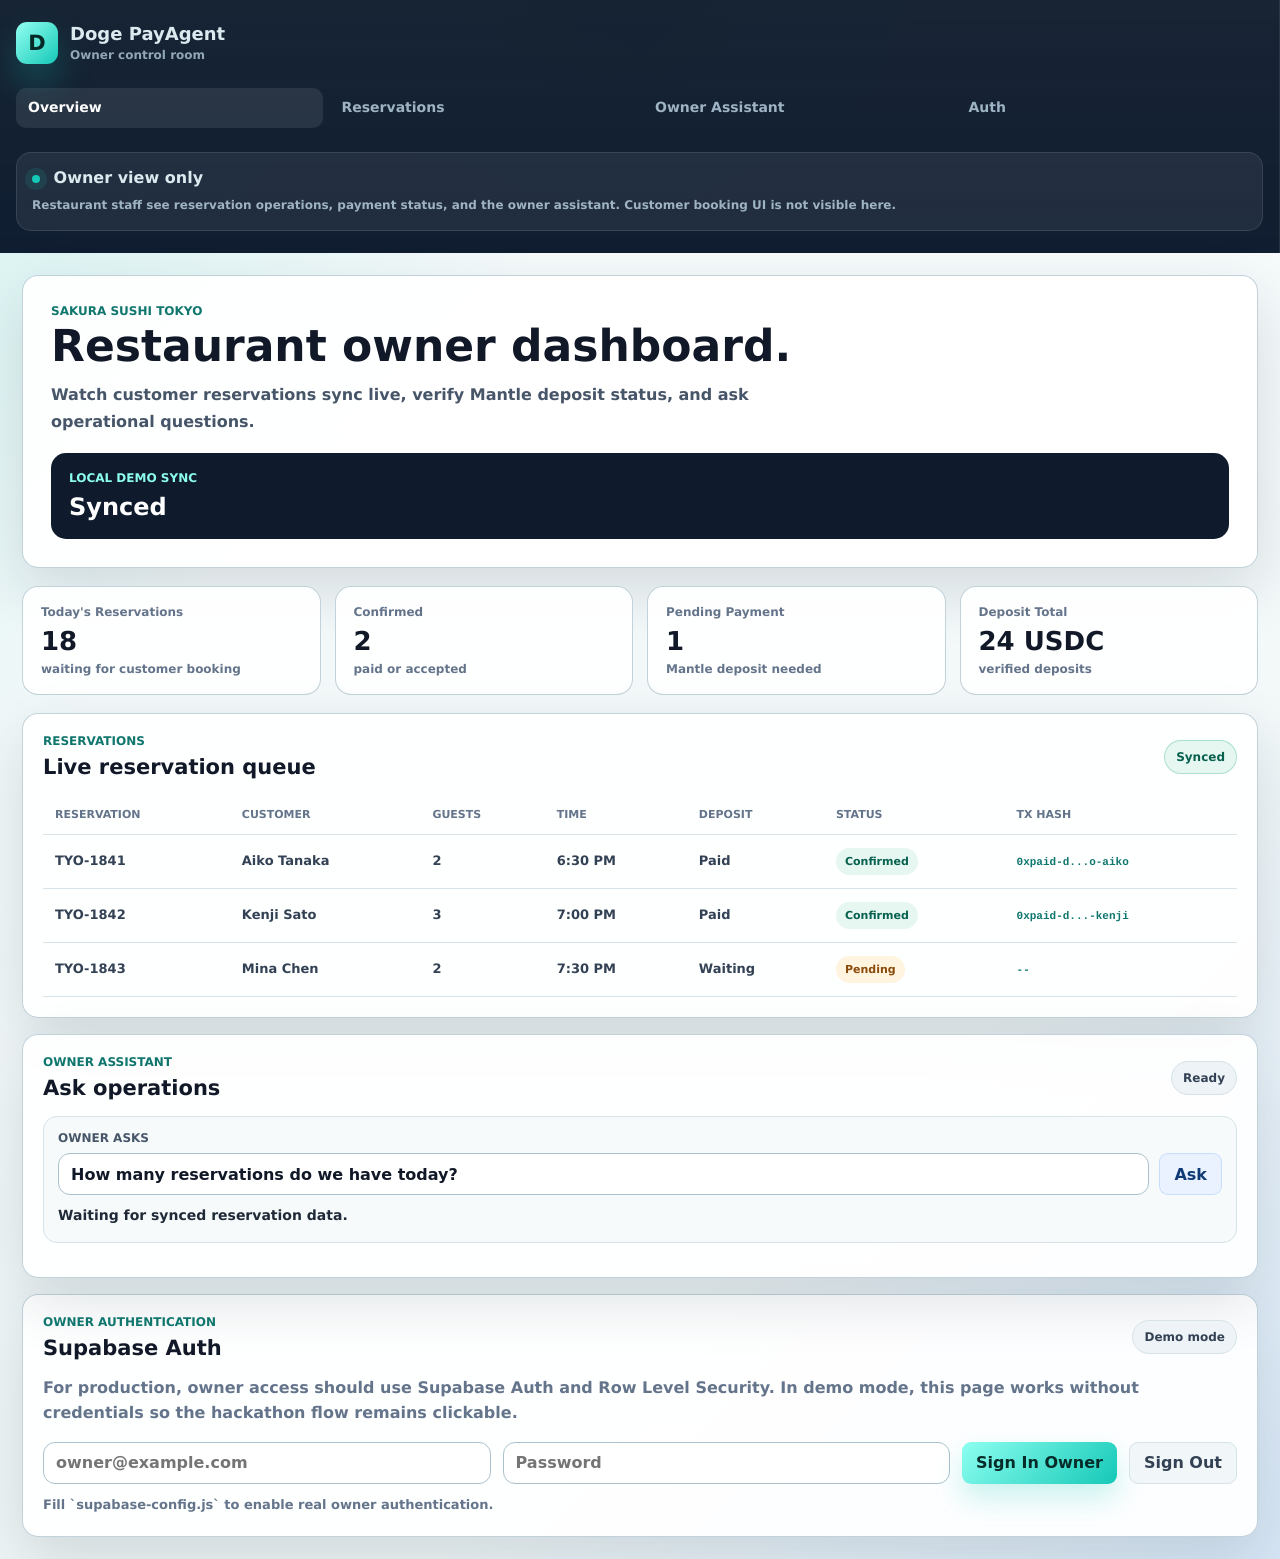
==== owner.html @ 3e406ef2 "Add files via upload" ====
<!doctype html>
<html lang="en">
  <head>
    <meta charset="utf-8">
    <meta name="viewport" content="width=device-width, initial-scale=1">
    <title>Doge PayAgent | Owner Dashboard</title>
    <link rel="stylesheet" href="styles.css">
  </head>
  <body>
    <div class="app-shell">
      <aside class="sidebar" aria-label="Owner dashboard navigation">
        <div class="brand">
          <div class="brand-mark">D</div>
          <div>
            <strong>Doge PayAgent</strong>
            <span>Owner control room</span>
          </div>
        </div>

        <nav class="side-nav">
          <a class="active" href="#overview">Overview</a>
          <a href="#reservations">Reservations</a>
          <a href="#assistant">Owner Assistant</a>
          <a href="#auth">Auth</a>
        </nav>

        <div class="sidebar-card">
          <span class="live-dot"></span>
          <strong>Owner view only</strong>
          <p>Restaurant staff see reservation operations, payment status, and the owner assistant. Customer booking UI is not visible here.</p>
        </div>
      </aside>

      <main class="main">
        <header class="page-hero">
          <div>
            <p class="eyebrow">Sakura Sushi Tokyo</p>
            <h1>Restaurant owner dashboard.</h1>
            <p>Watch customer reservations sync live, verify Mantle deposit status, and ask operational questions.</p>
          </div>
          <div class="sync-card">
            <span id="syncMode">Sync starting</span>
            <strong id="ownerHeaderStatus">Live</strong>
          </div>
        </header>

        <section class="metrics" id="overview" aria-label="Owner metrics">
          <article>
            <span>Today's Reservations</span>
            <strong id="metricReservations">18</strong>
            <small id="metricReservationsNote">waiting for sync</small>
          </article>
          <article>
            <span>Confirmed</span>
            <strong id="metricConfirmed">2</strong>
            <small>paid or accepted</small>
          </article>
          <article>
            <span>Pending Payment</span>
            <strong id="metricPending">1</strong>
            <small>Mantle deposit needed</small>
          </article>
          <article>
            <span>Deposit Total</span>
            <strong id="metricDeposits">24 USDC</strong>
            <small>verified deposits</small>
          </article>
        </section>

        <section class="owner-grid">
          <article class="panel restaurant-dashboard" id="reservations">
            <div class="panel-header">
              <div>
                <p class="eyebrow">Reservations</p>
                <h2>Live reservation queue</h2>
              </div>
              <span id="dashboardBadge" class="state-pill">Live</span>
            </div>

            <div class="table-wrap">
              <table>
                <thead>
                  <tr>
                    <th>Reservation</th>
                    <th>Customer</th>
                    <th>Guests</th>
                    <th>Time</th>
                    <th>Deposit</th>
                    <th>Status</th>
                    <th>Tx Hash</th>
                  </tr>
                </thead>
                <tbody id="reservationTable"></tbody>
              </table>
            </div>
          </article>

          <aside class="panel owner-side-panel" id="assistant">
            <div class="panel-header">
              <div>
                <p class="eyebrow">Owner assistant</p>
                <h2>Ask operations</h2>
              </div>
              <span id="assistantBadge" class="state-pill">Ready</span>
            </div>

            <div class="owner-query">
              <label for="ownerQuestion">Owner asks</label>
              <div>
                <input id="ownerQuestion" type="text" value="How many reservations do we have today?">
                <button id="askOwnerBtn" class="secondary-btn" type="button">Ask</button>
              </div>
              <p id="ownerAnswer">Waiting for synced reservation data.</p>
            </div>

            <div class="activity-list" id="activityList"></div>
          </aside>
        </section>

        <section class="panel auth-panel" id="auth">
          <div class="panel-header">
            <div>
              <p class="eyebrow">Owner authentication</p>
              <h2>Supabase Auth</h2>
            </div>
            <span id="authBadge" class="state-pill">Demo mode</span>
          </div>

          <p class="auth-copy">
            For production, owner access should use Supabase Auth and Row Level Security. In demo mode, this page works without credentials so the hackathon flow remains clickable.
          </p>

          <div class="auth-grid">
            <input id="ownerEmail" type="text" placeholder="owner@example.com" autocomplete="username">
            <input id="ownerPassword" type="password" placeholder="Password" autocomplete="current-password">
            <button id="ownerLoginBtn" class="primary-btn" type="button">Sign In Owner</button>
            <button id="ownerLogoutBtn" class="ghost-btn" type="button">Sign Out</button>
          </div>
          <p id="authMessage" class="auth-message">Fill `supabase-config.js` to enable real owner authentication.</p>
        </section>
      </main>
    </div>

    <script src="supabase-config.js"></script>
    <script src="shared-sync.js"></script>
    <script src="owner.js"></script>
  </body>
</html>
---- styles.css ----
:root {
  --bg: #eef5f6;
  --surface: rgba(255, 255, 255, 0.92);
  --surface-strong: #ffffff;
  --surface-soft: #f6fafb;
  --ink: #111827;
  --muted: #64748b;
  --line: #d7e3e8;
  --line-strong: #abc1cc;
  --navy: #0d1b2e;
  --teal: #15c8b7;
  --teal-dark: #0f766e;
  --blue: #2f7df6;
  --blue-soft: #eaf2ff;
  --green: #10a37f;
  --green-soft: #e6f7f1;
  --orange: #f59e0b;
  --orange-soft: #fff4df;
  --red: #e54868;
  --red-soft: #ffecef;
  --violet: #7657f7;
  --violet-soft: #f1eeff;
  --shadow: 0 22px 60px rgba(24, 43, 59, 0.14);
  --font-body: "Segoe UI", Inter, ui-sans-serif, system-ui, sans-serif;
  --font-display: "Aptos Display", "Segoe UI", Inter, ui-sans-serif, system-ui, sans-serif;
  --font-mono: "Cascadia Mono", "SFMono-Regular", Consolas, monospace;
}

* {
  box-sizing: border-box;
}

html {
  scroll-behavior: smooth;
}

body {
  margin: 0;
  min-height: 100vh;
  color: var(--ink);
  background:
    linear-gradient(135deg, rgba(21, 200, 183, 0.16), transparent 28%),
    linear-gradient(315deg, rgba(47, 125, 246, 0.12), transparent 30%),
    linear-gradient(180deg, #f7fbfc, var(--bg));
  font-family: var(--font-body);
  font-weight: 600;
  text-rendering: geometricPrecision;
  -webkit-font-smoothing: antialiased;
}

button,
input,
textarea {
  font: inherit;
}

button {
  border: 0;
  border-radius: 9px;
  cursor: pointer;
}

button:disabled {
  cursor: not-allowed;
  opacity: 0.48;
}

img {
  display: block;
  max-width: 100%;
}

.launcher-shell {
  display: grid;
  align-content: center;
  min-height: 100vh;
  padding: 32px;
}

.launcher-hero {
  max-width: 1060px;
  margin: 0 auto 18px;
  padding: 34px;
  background:
    linear-gradient(135deg, rgba(255, 255, 255, 0.95), rgba(246, 252, 253, 0.92)),
    radial-gradient(circle at right, rgba(21, 200, 183, 0.18), transparent 34%);
  border: 1px solid rgba(171, 193, 204, 0.72);
  border-radius: 18px;
  box-shadow: var(--shadow);
}

.launcher-hero h1 {
  max-width: 900px;
}

.launcher-hero p {
  max-width: 760px;
  color: #475569;
  line-height: 1.65;
}

.launcher-actions {
  display: flex;
  flex-wrap: wrap;
  gap: 12px;
  margin-top: 22px;
}

.primary-link,
.secondary-link {
  display: inline-flex;
  min-height: 46px;
  align-items: center;
  justify-content: center;
  padding: 11px 15px;
  border-radius: 10px;
  font-family: var(--font-display);
  font-weight: 700;
  text-decoration: none;
}

.primary-link {
  color: #062c29;
  background: linear-gradient(135deg, #8dfff0, var(--teal));
  box-shadow: 0 14px 28px rgba(21, 200, 183, 0.22);
}

.secondary-link {
  color: #0e3a75;
  background: var(--blue-soft);
  border: 1px solid rgba(47, 125, 246, 0.18);
}

.launcher-grid {
  display: grid;
  grid-template-columns: repeat(3, minmax(0, 1fr));
  gap: 14px;
  max-width: 1060px;
  margin: 0 auto;
}

.launcher-grid article {
  padding: 20px;
  background: var(--surface);
  border: 1px solid rgba(171, 193, 204, 0.72);
  border-radius: 16px;
}

.launcher-grid span,
.launcher-grid p {
  color: var(--muted);
}

.launcher-grid span {
  display: block;
  margin-bottom: 8px;
  font-size: 12px;
  font-weight: 800;
  text-transform: uppercase;
}

.launcher-grid strong {
  display: block;
  margin-bottom: 8px;
  font-size: 19px;
}

.launcher-grid p {
  margin-bottom: 0;
  font-size: 13px;
  line-height: 1.55;
}

.app-shell {
  display: grid;
  grid-template-columns: 252px minmax(0, 1fr);
  min-height: 100vh;
}

.sidebar {
  position: sticky;
  top: 0;
  display: flex;
  flex-direction: column;
  gap: 24px;
  height: 100vh;
  padding: 22px 16px;
  color: #dceaf0;
  background:
    linear-gradient(180deg, rgba(15, 27, 44, 0.96), rgba(13, 27, 46, 0.99)),
    radial-gradient(circle at top, rgba(21, 200, 183, 0.24), transparent 42%);
  border-right: 1px solid rgba(255, 255, 255, 0.09);
}

.brand {
  display: flex;
  align-items: center;
  gap: 12px;
}

.brand-mark {
  display: grid;
  place-items: center;
  width: 42px;
  height: 42px;
  color: #052926;
  background: linear-gradient(135deg, #92fff1, var(--teal));
  border-radius: 11px;
  box-shadow: 0 18px 34px rgba(21, 200, 183, 0.26);
  font-family: var(--font-display);
  font-size: 21px;
  font-weight: 700;
}

.brand strong,
.brand span {
  display: block;
}

.brand strong {
  font-family: var(--font-display);
  font-size: 18px;
}

.brand span {
  margin-top: 3px;
  color: #91a7b7;
  font-size: 12px;
  font-weight: 700;
}

.side-nav {
  display: grid;
  gap: 7px;
}

.side-nav a {
  padding: 12px;
  color: #9eb3c3;
  border-radius: 10px;
  font-size: 14px;
  font-weight: 800;
  text-decoration: none;
}

.side-nav a.active,
.side-nav a:hover {
  color: #ffffff;
  background: rgba(255, 255, 255, 0.09);
}

.sidebar-card {
  margin-top: auto;
  padding: 15px;
  background: rgba(255, 255, 255, 0.07);
  border: 1px solid rgba(255, 255, 255, 0.1);
  border-radius: 15px;
}

.live-dot {
  display: inline-block;
  width: 8px;
  height: 8px;
  margin-right: 8px;
  background: var(--teal);
  border-radius: 50%;
  box-shadow: 0 0 0 7px rgba(21, 200, 183, 0.12);
  animation: pulse 1.8s ease-in-out infinite;
}

.sidebar-card p {
  margin: 9px 0 0;
  color: #9eb3c3;
  font-size: 12px;
  line-height: 1.55;
}

.main {
  min-width: 0;
  padding: 22px;
}

.hero,
.page-hero {
  display: grid;
  grid-template-columns: minmax(0, 1.1fr) minmax(420px, 0.9fr);
  gap: 18px;
  align-items: stretch;
  margin-bottom: 18px;
}

.hero-copy,
.page-hero,
.panel,
.metrics article,
.footer-note {
  background: var(--surface);
  border: 1px solid rgba(171, 193, 204, 0.72);
  border-radius: 16px;
  box-shadow: var(--shadow);
}

.hero-copy {
  padding: 30px;
}

.page-hero {
  align-items: center;
  padding: 28px;
}

.eyebrow {
  margin: 0 0 7px;
  color: var(--teal-dark);
  font-size: 12px;
  font-weight: 800;
  letter-spacing: 0;
  text-transform: uppercase;
}

h1,
h2,
h3,
p {
  margin-top: 0;
}

h1,
h2,
h3,
strong,
.state-pill,
button {
  font-family: var(--font-display);
}

h1 {
  max-width: 780px;
  margin-bottom: 13px;
  font-size: 44px;
  line-height: 1.02;
}

.hero-copy p:last-child,
.page-hero p:last-child {
  max-width: 760px;
  margin-bottom: 0;
  color: #475569;
  font-size: 16px;
  line-height: 1.65;
}

.sync-card {
  justify-self: end;
  min-width: 250px;
  padding: 18px;
  background: #0f1b2c;
  border-radius: 15px;
}

.sync-card span,
.sync-card strong {
  display: block;
}

.sync-card span {
  color: #8dfff0;
  font-size: 12px;
  font-weight: 800;
  text-transform: uppercase;
}

.sync-card strong {
  margin-top: 8px;
  color: #ffffff;
  font-size: 24px;
}

.hero-visual {
  position: relative;
  min-height: 288px;
  overflow: hidden;
  border-radius: 16px;
  border: 1px solid rgba(171, 193, 204, 0.72);
  box-shadow: var(--shadow);
}

.fallback-scene {
  position: absolute;
  inset: 0;
  background:
    linear-gradient(115deg, rgba(14, 32, 54, 0.92), rgba(15, 118, 110, 0.68)),
    linear-gradient(180deg, #223448, #101827);
}

.fallback-scene span {
  position: absolute;
  display: block;
  border-radius: 999px;
  background: rgba(255, 255, 255, 0.18);
  filter: blur(1px);
}

.fallback-scene span:nth-child(1) {
  width: 220px;
  height: 220px;
  right: 38px;
  top: -64px;
}

.fallback-scene span:nth-child(2) {
  width: 150px;
  height: 150px;
  left: 48px;
  bottom: -42px;
}

.fallback-scene span:nth-child(3) {
  width: 68%;
  height: 84px;
  right: 0;
  bottom: 0;
  border-radius: 0;
  background:
    repeating-linear-gradient(90deg, rgba(255, 255, 255, 0.24) 0 2px, transparent 2px 72px),
    rgba(255, 255, 255, 0.08);
}

.hero-visual::after {
  position: absolute;
  inset: 0;
  z-index: 2;
  content: "";
  background: linear-gradient(180deg, transparent 36%, rgba(8, 20, 34, 0.72));
}

.hero-overlay {
  position: absolute;
  right: 18px;
  bottom: 18px;
  left: 18px;
  z-index: 3;
  display: flex;
  align-items: center;
  justify-content: space-between;
  gap: 14px;
  color: #ffffff;
}

.hero-overlay span {
  display: inline-flex;
  padding: 8px 11px;
  color: #062c29;
  background: rgba(145, 255, 239, 0.9);
  border-radius: 999px;
  font-size: 12px;
  font-weight: 800;
}

.hero-overlay strong {
  font-size: 24px;
}

.metrics {
  display: grid;
  grid-template-columns: repeat(4, minmax(0, 1fr));
  gap: 14px;
  margin-bottom: 18px;
}

.metrics article {
  padding: 18px;
  box-shadow: none;
}

.metrics span,
.metrics small {
  display: block;
  color: var(--muted);
  font-size: 12px;
  font-weight: 800;
}

.metrics strong {
  display: block;
  margin: 8px 0 5px;
  font-size: 26px;
}

.demo-grid,
.customer-grid {
  display: grid;
  grid-template-columns: minmax(360px, 0.98fr) minmax(390px, 1.02fr) minmax(320px, 0.72fr);
  gap: 16px;
  align-items: stretch;
}

.dashboard-grid,
.owner-grid {
  display: grid;
  grid-template-columns: minmax(0, 1.15fr) minmax(340px, 0.85fr);
  gap: 16px;
  margin-top: 16px;
}

.owner-grid {
  align-items: start;
}

.panel {
  min-width: 0;
  padding: 20px;
}

.panel-header,
.button-row,
.board-title,
.hero-overlay,
.toggle-row {
  display: flex;
  align-items: center;
}

.panel-header {
  justify-content: space-between;
  gap: 12px;
  margin-bottom: 16px;
}

.panel-header h2 {
  margin-bottom: 0;
  font-size: 21px;
}

.state-pill {
  display: inline-flex;
  min-height: 34px;
  align-items: center;
  justify-content: center;
  padding: 7px 11px;
  color: #334155;
  background: #edf3f6;
  border: 1px solid var(--line);
  border-radius: 999px;
  font-size: 12px;
  font-weight: 700;
  white-space: nowrap;
}

.state-pill.pending {
  color: #8a4b0a;
  background: var(--orange-soft);
  border-color: rgba(245, 158, 11, 0.3);
}

.state-pill.verified {
  color: #08614f;
  background: var(--green-soft);
  border-color: rgba(16, 163, 127, 0.28);
}

.mic-stage {
  display: grid;
  place-items: center;
  min-height: 178px;
  margin-bottom: 15px;
  padding: 18px;
  background:
    radial-gradient(circle, rgba(21, 200, 183, 0.18), transparent 46%),
    linear-gradient(135deg, #f7ffff, #eef7fb);
  border: 1px solid var(--line);
  border-radius: 15px;
}

.mic-button {
  position: relative;
  display: grid;
  place-items: center;
  width: 94px;
  height: 94px;
  color: #062c29;
  background: linear-gradient(135deg, #91fff0, var(--teal));
  border-radius: 50%;
  box-shadow: 0 20px 48px rgba(21, 200, 183, 0.34);
}

.mic-button::before,
.mic-button::after {
  position: absolute;
  inset: -10px;
  content: "";
  border: 1px solid rgba(21, 200, 183, 0.55);
  border-radius: 50%;
  animation: ring 1.9s ease-out infinite;
}

.mic-button::after {
  animation-delay: 0.7s;
}

.mic-button span {
  width: 22px;
  height: 34px;
  background: #063c37;
  border-radius: 14px 14px 12px 12px;
}

.mic-button span::after {
  display: block;
  width: 38px;
  height: 20px;
  margin: 26px 0 0 -8px;
  border: 4px solid #063c37;
  border-top: 0;
  border-radius: 0 0 18px 18px;
  content: "";
}

.mic-button.listening {
  animation: micFloat 1.1s ease-in-out infinite;
}

.voice-waves {
  display: flex;
  align-items: center;
  gap: 5px;
  height: 34px;
  margin-top: 16px;
}

.voice-waves i {
  display: block;
  width: 5px;
  height: 15px;
  background: var(--blue);
  border-radius: 999px;
  opacity: 0.68;
  animation: wave 1.1s ease-in-out infinite;
}

.voice-waves i:nth-child(2) { animation-delay: 0.1s; }
.voice-waves i:nth-child(3) { animation-delay: 0.2s; }
.voice-waves i:nth-child(4) { animation-delay: 0.3s; }
.voice-waves i:nth-child(5) { animation-delay: 0.4s; }

#voiceStatus {
  margin: 8px 0 0;
  color: var(--muted);
  font-size: 13px;
  text-align: center;
}

.input-label,
.owner-query label {
  display: block;
  margin-bottom: 8px;
  color: #475569;
  font-size: 12px;
  font-weight: 800;
  text-transform: uppercase;
}

textarea,
input[type="text"] {
  width: 100%;
  color: var(--ink);
  background: #ffffff;
  border: 1px solid var(--line-strong);
  border-radius: 12px;
  outline: none;
}

textarea {
  min-height: 105px;
  padding: 14px;
  resize: vertical;
  line-height: 1.5;
}

input[type="text"] {
  min-height: 42px;
  padding: 0 12px;
}

input[type="password"] {
  width: 100%;
  min-height: 42px;
  padding: 0 12px;
  color: var(--ink);
  background: #ffffff;
  border: 1px solid var(--line-strong);
  border-radius: 12px;
  outline: none;
}

textarea:focus,
input[type="text"]:focus,
input[type="password"]:focus {
  border-color: rgba(47, 125, 246, 0.62);
  box-shadow: 0 0 0 4px rgba(47, 125, 246, 0.12);
}

.button-row {
  flex-wrap: wrap;
  gap: 10px;
  margin-top: 12px;
}

.primary-btn,
.secondary-btn,
.ghost-btn {
  min-height: 42px;
  padding: 10px 14px;
  font-weight: 700;
}

.primary-btn {
  color: #062c29;
  background: linear-gradient(135deg, #8dfff0, var(--teal));
  box-shadow: 0 14px 28px rgba(21, 200, 183, 0.22);
}

.secondary-btn {
  color: #0e3a75;
  background: var(--blue-soft);
  border: 1px solid rgba(47, 125, 246, 0.18);
}

.ghost-btn {
  color: #334155;
  background: #f1f6f8;
  border: 1px solid var(--line);
}

.toggle-row {
  gap: 9px;
  margin-top: 13px;
  color: var(--muted);
  font-size: 13px;
  font-weight: 800;
}

.chat-window {
  display: grid;
  gap: 10px;
  max-height: 292px;
  overflow: auto;
  margin-top: 16px;
  padding: 12px;
  background: #f8fbfc;
  border: 1px solid var(--line);
  border-radius: 14px;
}

.chat-message {
  max-width: 88%;
  padding: 10px 12px;
  border-radius: 13px;
  font-size: 13px;
  line-height: 1.45;
  animation: feedIn 0.22s ease-out both;
}

.chat-message.user {
  justify-self: end;
  color: #ffffff;
  background: #173154;
}

.chat-message.agent {
  justify-self: start;
  color: #1f2937;
  background: #ffffff;
  border: 1px solid var(--line);
}

.reservation-card {
  display: grid;
  grid-template-columns: repeat(2, minmax(0, 1fr));
  gap: 12px;
}

.reservation-card > div {
  min-height: 78px;
  padding: 13px;
  background: var(--surface-soft);
  border: 1px solid var(--line);
  border-radius: 13px;
}

.reservation-card span,
.board-title span,
.proof-list dt,
.hash-box span {
  display: block;
  color: var(--muted);
  font-size: 11px;
  font-weight: 800;
  text-transform: uppercase;
}

.reservation-card strong {
  display: block;
  margin-top: 7px;
  font-size: 19px;
}

.availability-board {
  margin-top: 14px;
  padding: 14px;
  background: linear-gradient(135deg, #faffff, #f3f8fb);
  border: 1px solid var(--line);
  border-radius: 14px;
}

.board-title {
  justify-content: space-between;
  gap: 12px;
  margin-bottom: 12px;
}

.board-title strong {
  font-size: 13px;
}

.slot-grid {
  display: grid;
  grid-template-columns: repeat(4, minmax(0, 1fr));
  gap: 8px;
}

.slot {
  min-height: 46px;
  padding: 9px;
  text-align: center;
  background: #ffffff;
  border: 1px solid var(--line);
  border-radius: 11px;
}

.slot strong,
.slot span {
  display: block;
}

.slot strong {
  font-size: 13px;
}

.slot span {
  margin-top: 3px;
  color: var(--muted);
  font-size: 10px;
  font-weight: 800;
  text-transform: uppercase;
}

.slot.selected {
  color: #052926;
  background: linear-gradient(135deg, #dffffa, #effefc);
  border-color: rgba(21, 200, 183, 0.52);
  box-shadow: 0 0 0 4px rgba(21, 200, 183, 0.1);
}

.slot.closed {
  color: #94a3b8;
  background: #f1f5f9;
}

.agent-note {
  margin-top: 14px;
  padding: 13px;
  color: #365064;
  background: var(--violet-soft);
  border: 1px solid rgba(118, 87, 247, 0.18);
  border-radius: 13px;
  font-size: 13px;
  line-height: 1.55;
}

.proof-list {
  display: grid;
  gap: 10px;
  margin: 0;
}

.proof-list div {
  display: flex;
  justify-content: space-between;
  gap: 12px;
  padding: 12px;
  background: var(--surface-soft);
  border: 1px solid var(--line);
  border-radius: 12px;
}

.proof-list dd {
  margin: 0;
  color: #0f172a;
  font-family: var(--font-display);
  font-weight: 700;
  text-align: right;
}

td code {
  color: #0f766e;
  font-family: var(--font-mono);
  font-size: 11px;
  font-weight: 700;
}

.hash-box {
  margin-top: 14px;
  padding: 13px;
  background: #0f1b2c;
  border-radius: 13px;
}

.hash-box span {
  color: #8fa7b8;
}

.hash-box code {
  display: block;
  overflow: hidden;
  margin-top: 8px;
  color: #8dfff0;
  font-family: var(--font-mono);
  font-size: 12px;
  font-weight: 700;
  text-overflow: ellipsis;
  white-space: nowrap;
}

.button-stack {
  display: grid;
  gap: 10px;
  margin-top: 14px;
}

.owner-query {
  padding: 14px;
  background: var(--surface-soft);
  border: 1px solid var(--line);
  border-radius: 14px;
}

.owner-query > div {
  display: grid;
  grid-template-columns: minmax(0, 1fr) auto;
  gap: 10px;
}

.owner-query p {
  margin: 11px 0 0;
  color: #1f2937;
  font-size: 14px;
  line-height: 1.55;
}

.customer-status-panel,
.auth-panel {
  margin-top: 16px;
}

.customer-status-grid,
.auth-grid {
  display: grid;
  gap: 12px;
}

.customer-status-grid {
  grid-template-columns: repeat(3, minmax(0, 1fr));
}

.customer-status-grid div {
  padding: 14px;
  background: var(--surface-soft);
  border: 1px solid var(--line);
  border-radius: 13px;
}

.customer-status-grid span {
  display: block;
  color: var(--muted);
  font-size: 11px;
  font-weight: 800;
  text-transform: uppercase;
}

.customer-status-grid strong {
  display: block;
  margin-top: 7px;
  font-size: 17px;
}

.auth-copy,
.auth-message {
  color: var(--muted);
  line-height: 1.55;
}

.auth-grid {
  grid-template-columns: repeat(2, minmax(0, 1fr)) auto auto;
  align-items: center;
}

.auth-message {
  margin: 12px 0 0;
  font-size: 13px;
}

.table-wrap {
  overflow-x: auto;
  margin-top: 14px;
}

table {
  width: 100%;
  min-width: 0;
  border-collapse: collapse;
  font-size: 13px;
}

th,
td {
  padding: 13px 12px;
  border-bottom: 1px solid var(--line);
  text-align: left;
  vertical-align: middle;
}

th {
  color: var(--muted);
  font-size: 11px;
  font-weight: 800;
  text-transform: uppercase;
}

td {
  color: #334155;
  font-weight: 700;
}

.row-status {
  display: inline-flex;
  padding: 7px 9px;
  border-radius: 999px;
  font-size: 11px;
  font-weight: 800;
  white-space: nowrap;
}

.row-status.pending {
  color: #8a4b0a;
  background: var(--orange-soft);
}

.row-status.confirmed {
  color: #08614f;
  background: var(--green-soft);
}

.row-status.waiting {
  color: #475569;
  background: #eef3f6;
}

.timeline {
  display: grid;
  gap: 9px;
}

.timeline-step {
  display: grid;
  grid-template-columns: 28px 1fr;
  gap: 11px;
  min-height: 61px;
  padding: 10px;
  background: var(--surface-soft);
  border: 1px solid var(--line);
  border-radius: 13px;
}

.timeline-step > span {
  width: 24px;
  height: 24px;
  margin-top: 2px;
  background: #cbdce4;
  border-radius: 50%;
}

.timeline-step.active {
  border-color: rgba(47, 125, 246, 0.4);
}

.timeline-step.active > span {
  background: var(--blue);
  animation: pulseBlue 1.5s ease-in-out infinite;
}

.timeline-step.complete {
  background: var(--green-soft);
  border-color: rgba(16, 163, 127, 0.26);
}

.timeline-step.complete > span {
  background: var(--green);
}

.timeline-step p {
  margin: 4px 0 0;
  color: var(--muted);
  font-size: 12px;
  line-height: 1.4;
}

.activity-list {
  display: grid;
  gap: 10px;
  max-height: 300px;
  overflow: auto;
  margin-top: 14px;
  padding-right: 4px;
}

.activity-item {
  padding: 11px 12px;
  background: var(--surface-soft);
  border: 1px solid var(--line);
  border-radius: 12px;
  animation: feedIn 0.22s ease-out both;
}

.activity-item strong,
.activity-item span {
  display: block;
}

.activity-item strong {
  margin-bottom: 5px;
  font-size: 13px;
}

.activity-item span {
  color: var(--muted);
  font-size: 12px;
  line-height: 1.45;
}

.footer-note {
  margin-top: 16px;
  padding: 17px 20px;
  color: #294157;
  font-family: var(--font-display);
  font-weight: 700;
  text-align: center;
  box-shadow: none;
}

@keyframes ring {
  0% { transform: scale(0.88); opacity: 0.95; }
  100% { transform: scale(1.36); opacity: 0; }
}

@keyframes micFloat {
  0%, 100% { transform: translateY(0) scale(1); }
  50% { transform: translateY(-3px) scale(1.025); }
}

@keyframes wave {
  0%, 100% { height: 14px; opacity: 0.64; }
  50% { height: 31px; opacity: 1; }
}

@keyframes pulse {
  0%, 100% { box-shadow: 0 0 0 0 rgba(21, 200, 183, 0.26); }
  50% { box-shadow: 0 0 0 8px rgba(21, 200, 183, 0); }
}

@keyframes pulseBlue {
  0%, 100% { box-shadow: 0 0 0 0 rgba(47, 125, 246, 0.24); }
  50% { box-shadow: 0 0 0 8px rgba(47, 125, 246, 0); }
}

@keyframes feedIn {
  from { opacity: 0; transform: translateY(6px); }
  to { opacity: 1; transform: translateY(0); }
}

@media (max-width: 1280px) {
  .app-shell {
    grid-template-columns: 1fr;
  }

  .sidebar {
    position: static;
    height: auto;
  }

  .side-nav {
    grid-template-columns: repeat(4, minmax(0, 1fr));
  }

  .hero,
  .page-hero,
  .demo-grid,
  .customer-grid,
  .dashboard-grid,
  .owner-grid {
    grid-template-columns: 1fr;
  }

  .sync-card {
    justify-self: stretch;
  }
}

@media (max-width: 760px) {
  .main {
    padding: 12px;
  }

  .hero-copy {
    padding: 22px;
  }

  h1 {
    font-size: 32px;
  }

  .launcher-shell {
    padding: 14px;
  }

  .launcher-hero {
    padding: 22px;
  }

  .launcher-grid,
  .metrics,
  .reservation-card,
  .slot-grid,
  .side-nav,
  .owner-query > div,
  .customer-status-grid,
  .auth-grid {
    grid-template-columns: 1fr;
  }

  .hero-visual {
    min-height: 230px;
  }

  .hero-overlay {
    align-items: flex-start;
    flex-direction: column;
  }

  .panel {
    padding: 16px;
  }

  .button-row,
  .panel-header {
    align-items: stretch;
    flex-direction: column;
  }
}
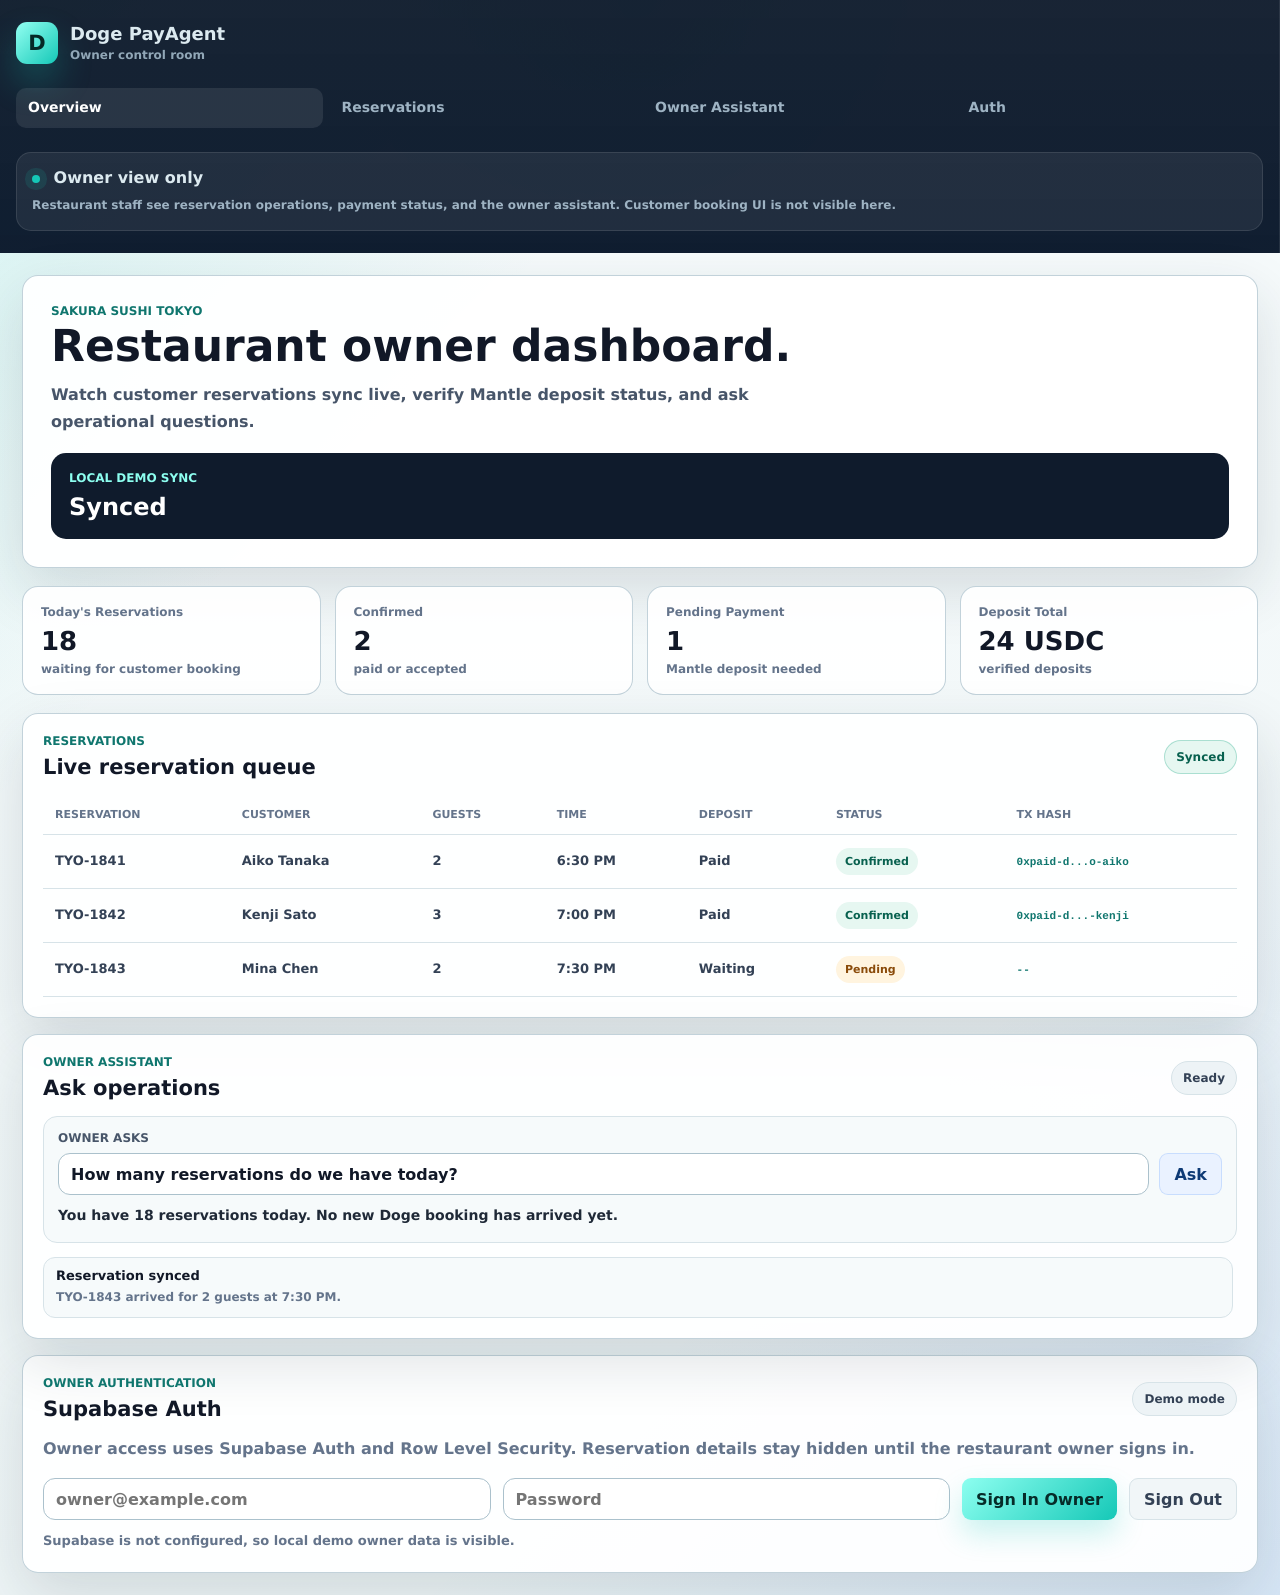
==== commit 1d998548: "Add files via upload" ====
--- a/owner.html
+++ b/owner.html
@@ -47,22 +47,22 @@
         <section class="metrics" id="overview" aria-label="Owner metrics">
           <article>
             <span>Today's Reservations</span>
-            <strong id="metricReservations">18</strong>
-            <small id="metricReservationsNote">waiting for sync</small>
+            <strong id="metricReservations">--</strong>
+            <small id="metricReservationsNote">sign in required</small>
           </article>
           <article>
             <span>Confirmed</span>
-            <strong id="metricConfirmed">2</strong>
+            <strong id="metricConfirmed">--</strong>
             <small>paid or accepted</small>
           </article>
           <article>
             <span>Pending Payment</span>
-            <strong id="metricPending">1</strong>
+            <strong id="metricPending">--</strong>
             <small>Mantle deposit needed</small>
           </article>
           <article>
             <span>Deposit Total</span>
-            <strong id="metricDeposits">24 USDC</strong>
+            <strong id="metricDeposits">--</strong>
             <small>verified deposits</small>
           </article>
         </section>
@@ -110,7 +110,7 @@
                 <input id="ownerQuestion" type="text" value="How many reservations do we have today?">
                 <button id="askOwnerBtn" class="secondary-btn" type="button">Ask</button>
               </div>
-              <p id="ownerAnswer">Waiting for synced reservation data.</p>
+              <p id="ownerAnswer">Sign in as restaurant owner to view reservation analytics.</p>
             </div>
 
             <div class="activity-list" id="activityList"></div>
@@ -127,7 +127,7 @@
           </div>
 
           <p class="auth-copy">
-            For production, owner access should use Supabase Auth and Row Level Security. In demo mode, this page works without credentials so the hackathon flow remains clickable.
+            Owner access uses Supabase Auth and Row Level Security. Reservation details stay hidden until the restaurant owner signs in.
           </p>
 
           <div class="auth-grid">
